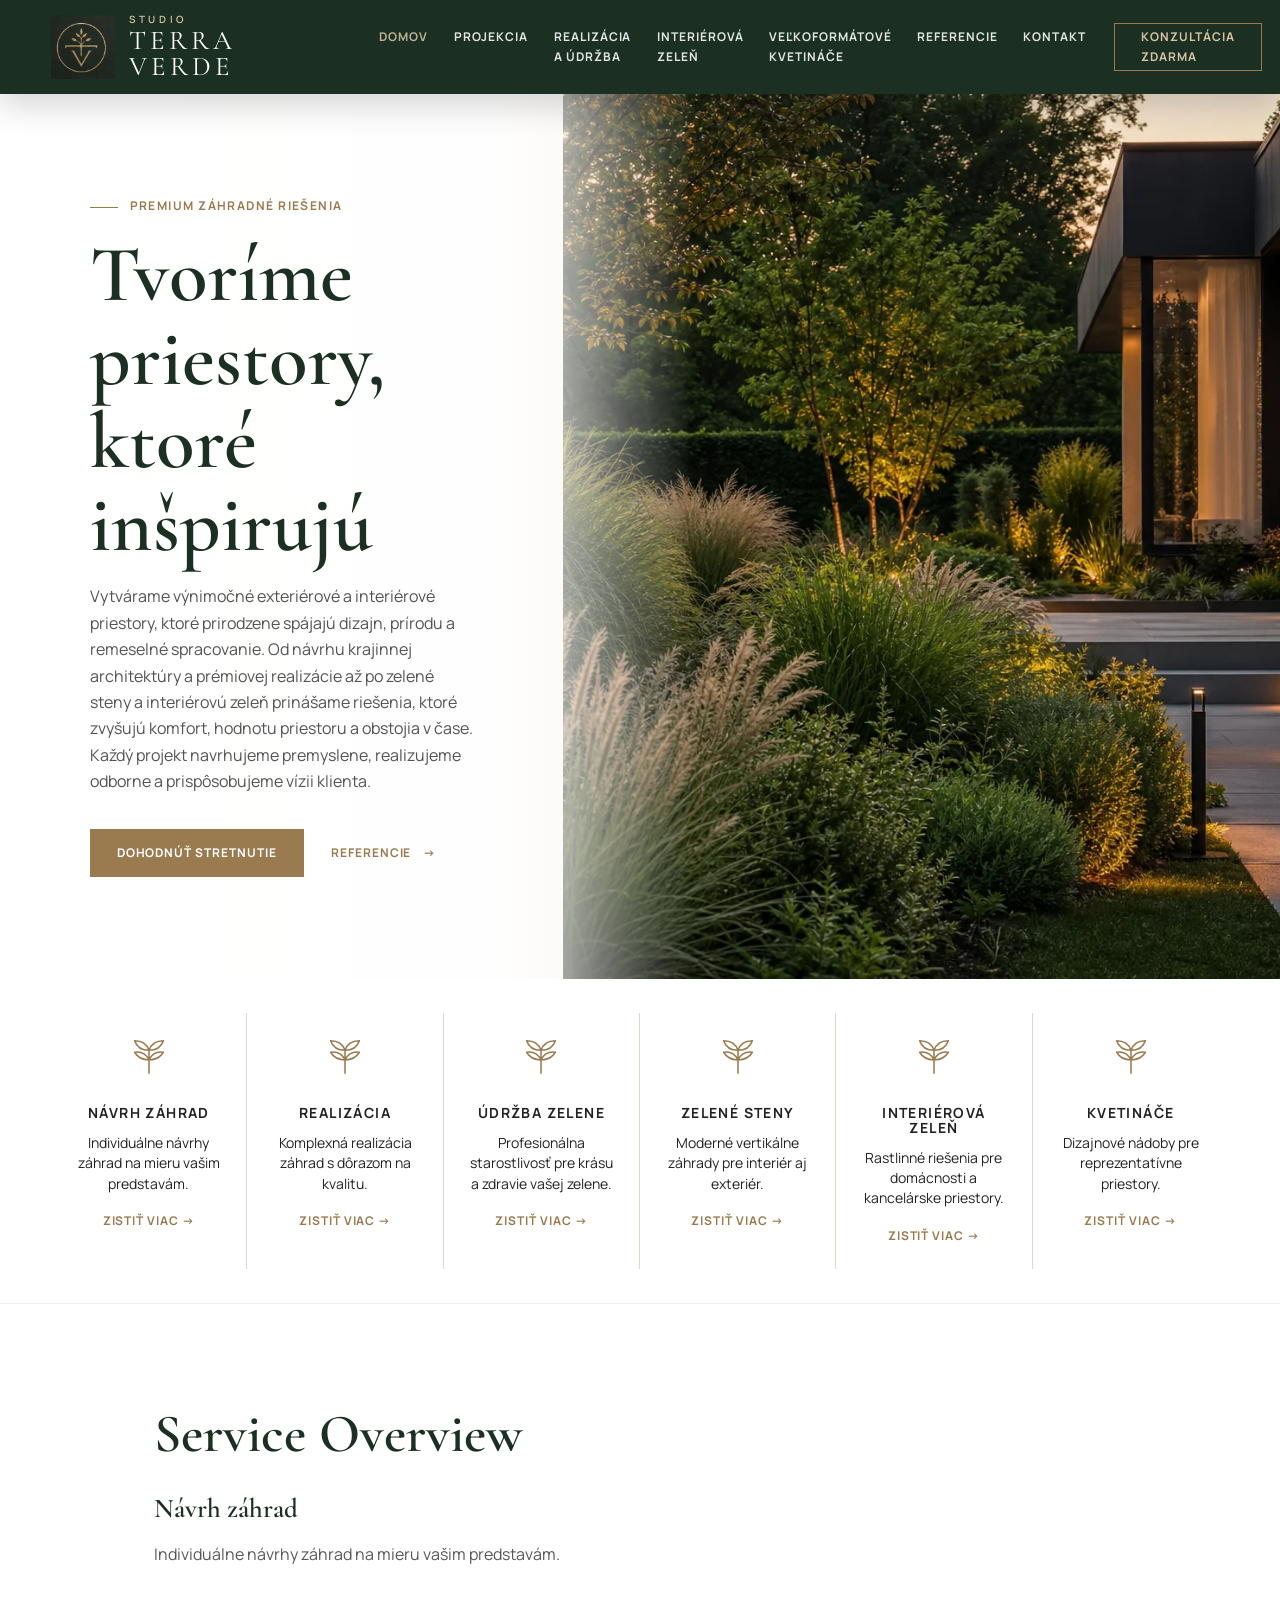
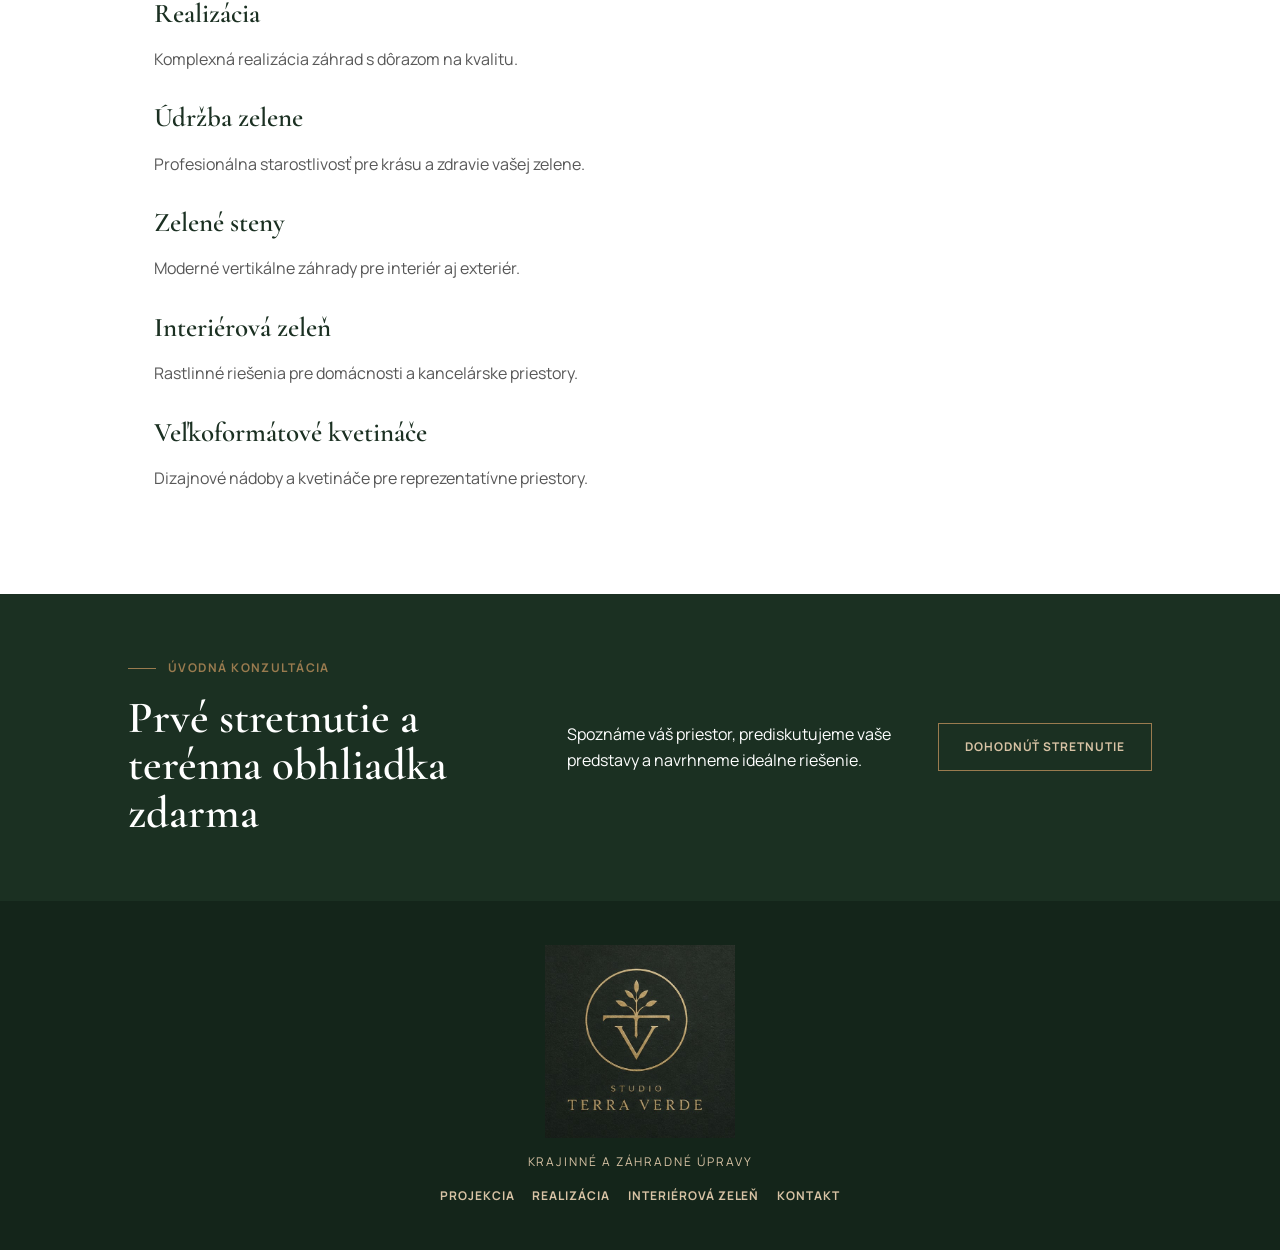
==== index.html @ e38c9990 "Add Terra Verde static website" ====
<!doctype html>
<html lang="sk">
  <head>
    <meta charset="utf-8">
    <meta name="viewport" content="width=device-width, initial-scale=1">
    <title>Domov | Studio Terra Verde</title>
    <meta name="description" content="Studio Terra Verde - prémiové krajinné a záhradné úpravy, realizácia, údržba zelene a interiérová zeleň.">
    <link rel="preconnect" href="https://fonts.googleapis.com">
    <link rel="preconnect" href="https://fonts.gstatic.com" crossorigin>
    <link href="https://fonts.googleapis.com/css2?family=Cormorant+Garamond:wght@500;600;700&family=Manrope:wght@400;500;600;700&display=swap" rel="stylesheet">
    <link rel="stylesheet" href="styles.css">
  </head>
  <body>
    <header class="site-header">
      <a class="brand" href="index.html" aria-label="Studio Terra Verde">
        <img src="assets/images/logo-mark.webp" alt="">
        <span><small>Studio</small>Terra Verde</span>
      </a>
      <button class="menu-toggle" type="button" aria-label="Otvoriť menu" aria-expanded="false">
        <span></span>
        <span></span>
      </button>
      <nav class="main-nav" aria-label="Hlavná navigácia"><a href="index.html" aria-current="page">Domov</a><a href="projekcia.html">Projekcia</a><a href="realizacia-a-udrzba.html">Realizácia a údržba</a><a href="interierova-zelen.html">Interiérová zeleň</a><a href="velkoformatove-kvetinace.html">Veľkoformátové kvetináče</a><a href="referencie.html">Referencie</a><a href="kontakt.html">Kontakt</a></nav>
      <a class="header-cta" href="kontakt.html">Konzultácia zdarma</a>
    </header>

    <main>
      <section class="page-hero home-hero">
        <div class="page-hero-copy">
          <p class="eyebrow">Premium záhradné riešenia</p>
          <h1>Tvoríme priestory, ktoré inšpirujú</h1>
          <p>Vytvárame výnimočné exteriérové a interiérové priestory, ktoré prirodzene spájajú dizajn, prírodu a remeselné spracovanie. Od návrhu krajinnej architektúry a prémiovej realizácie až po zelené steny a interiérovú zeleň prinášame riešenia, ktoré zvyšujú komfort, hodnotu priestoru a obstojia v čase. Každý projekt navrhujeme premyslene, realizujeme odborne a prispôsobujeme vízii klienta.</p>
          <div class="hero-actions">
            <a class="button primary" href="kontakt.html">Dohodnúť stretnutie</a>
            <a class="button text" href="referencie.html">Referencie</a>
          </div>
        </div>
        <div class="page-hero-image">
          <img src="assets/images/hero-garden.webp" alt="Luxusná moderná záhrada pri rodinnom dome">
        </div>
      </section>

      <section class="services services-pages" aria-label="Prehľad služieb">
    <article>
          <svg viewBox="0 0 48 48" aria-hidden="true"><path d="M24 40V16M24 16c-8 0-13-4-15-10 8 0 13 4 15 10Zm0 0c8 0 13-4 15-10-8 0-13 4-15 10Zm0 10c-7 0-12-3-15-8 7-1 12 2 15 8Zm0 0c7 0 12-3 15-8-7-1-12 2-15 8Z"/></svg>
          <h3>Návrh záhrad</h3>
          <p>Individuálne návrhy záhrad na mieru vašim predstavám.</p>
          <a href="projekcia.html">Zistiť viac</a>
        </article><article>
          <svg viewBox="0 0 48 48" aria-hidden="true"><path d="M24 40V16M24 16c-8 0-13-4-15-10 8 0 13 4 15 10Zm0 0c8 0 13-4 15-10-8 0-13 4-15 10Zm0 10c-7 0-12-3-15-8 7-1 12 2 15 8Zm0 0c7 0 12-3 15-8-7-1-12 2-15 8Z"/></svg>
          <h3>Realizácia</h3>
          <p>Komplexná realizácia záhrad s dôrazom na kvalitu.</p>
          <a href="realizacia-a-udrzba.html">Zistiť viac</a>
        </article><article>
          <svg viewBox="0 0 48 48" aria-hidden="true"><path d="M24 40V16M24 16c-8 0-13-4-15-10 8 0 13 4 15 10Zm0 0c8 0 13-4 15-10-8 0-13 4-15 10Zm0 10c-7 0-12-3-15-8 7-1 12 2 15 8Zm0 0c7 0 12-3 15-8-7-1-12 2-15 8Z"/></svg>
          <h3>Údržba zelene</h3>
          <p>Profesionálna starostlivosť pre krásu a zdravie vašej zelene.</p>
          <a href="realizacia-a-udrzba.html">Zistiť viac</a>
        </article><article>
          <svg viewBox="0 0 48 48" aria-hidden="true"><path d="M24 40V16M24 16c-8 0-13-4-15-10 8 0 13 4 15 10Zm0 0c8 0 13-4 15-10-8 0-13 4-15 10Zm0 10c-7 0-12-3-15-8 7-1 12 2 15 8Zm0 0c7 0 12-3 15-8-7-1-12 2-15 8Z"/></svg>
          <h3>Zelené steny</h3>
          <p>Moderné vertikálne záhrady pre interiér aj exteriér.</p>
          <a href="interierova-zelen.html">Zistiť viac</a>
        </article><article>
          <svg viewBox="0 0 48 48" aria-hidden="true"><path d="M24 40V16M24 16c-8 0-13-4-15-10 8 0 13 4 15 10Zm0 0c8 0 13-4 15-10-8 0-13 4-15 10Zm0 10c-7 0-12-3-15-8 7-1 12 2 15 8Zm0 0c7 0 12-3 15-8-7-1-12 2-15 8Z"/></svg>
          <h3>Interiérová zeleň</h3>
          <p>Rastlinné riešenia pre domácnosti a kancelárske priestory.</p>
          <a href="interierova-zelen.html">Zistiť viac</a>
        </article><article>
          <svg viewBox="0 0 48 48" aria-hidden="true"><path d="M24 40V16M24 16c-8 0-13-4-15-10 8 0 13 4 15 10Zm0 0c8 0 13-4 15-10-8 0-13 4-15 10Zm0 10c-7 0-12-3-15-8 7-1 12 2 15 8Zm0 0c7 0 12-3 15-8-7-1-12 2-15 8Z"/></svg>
          <h3>Kvetináče</h3>
          <p>Dizajnové nádoby pre reprezentatívne priestory.</p>
          <a href="velkoformatove-kvetinace.html">Zistiť viac</a>
        </article>
  </section>

      <section class="page-content">
        <section class="content-block"><h2>Service Overview</h2>
<h3>Návrh záhrad</h3>
<p>Individuálne návrhy záhrad na mieru vašim predstavám.</p>
<h3>Realizácia</h3>
<p>Komplexná realizácia záhrad s dôrazom na kvalitu.</p>
<h3>Údržba zelene</h3>
<p>Profesionálna starostlivosť pre krásu a zdravie vašej zelene.</p>
<h3>Zelené steny</h3>
<p>Moderné vertikálne záhrady pre interiér aj exteriér.</p>
<h3>Interiérová zeleň</h3>
<p>Rastlinné riešenia pre domácnosti a kancelárske priestory.</p>
<h3>Veľkoformátové kvetináče</h3>
<p>Dizajnové nádoby a kvetináče pre reprezentatívne priestory.</p></section>
      </section>

      

      <section class="cta-band">
        <div>
          <p class="eyebrow">Úvodná konzultácia</p>
          <h2>Prvé stretnutie a terénna obhliadka zdarma</h2>
        </div>
        <p>Spoznáme váš priestor, prediskutujeme vaše predstavy a navrhneme ideálne riešenie.</p>
        <a class="button outline" href="kontakt.html">Dohodnúť stretnutie</a>
      </section>
    </main>

    <footer class="site-footer">
      <img src="sources/terra-verde-logo-dark.jpeg" alt="Studio Terra Verde">
      <p>Krajinné a záhradné úpravy</p>
      <nav aria-label="Navigácia v pätičke">
        <a href="projekcia.html">Projekcia</a>
        <a href="realizacia-a-udrzba.html">Realizácia</a>
        <a href="interierova-zelen.html">Interiérová zeleň</a>
        <a href="kontakt.html">Kontakt</a>
      </nav>
    </footer>

    <script src="script.js"></script>
  </body>
</html>
---- styles.css ----
:root {
  --green: #1b3022;
  --sand: #d8c3a5;
  --white: #ffffff;
  --charcoal: #222222;
  --bronze: #9a7b4f;
  --soft: #f7f3ec;
  --line: rgba(154, 123, 79, 0.3);
  --serif: "Cormorant Garamond", Georgia, serif;
  --sans: "Manrope", Arial, sans-serif;
}

* {
  box-sizing: border-box;
}

html {
  scroll-behavior: smooth;
}

body {
  margin: 0;
  background: var(--white);
  color: var(--charcoal);
  font-family: var(--sans);
  line-height: 1.65;
}

img {
  display: block;
  max-width: 100%;
}

a {
  color: inherit;
  text-decoration: none;
}

.site-header {
  position: sticky;
  top: 0;
  z-index: 20;
  display: grid;
  grid-template-columns: 300px 1fr auto;
  align-items: center;
  gap: 28px;
  min-height: 94px;
  padding: 14px clamp(18px, 4vw, 64px);
  background: var(--green);
  color: var(--white);
  box-shadow: 0 12px 30px rgba(0, 0, 0, 0.16);
}

.brand img {
  width: 64px;
  height: 64px;
  object-fit: contain;
}

.brand {
  display: inline-flex;
  align-items: center;
  gap: 14px;
}

.brand span {
  display: grid;
  color: var(--white);
  font-family: var(--serif);
  font-size: 27px;
  line-height: 0.95;
  letter-spacing: 0.15em;
  text-transform: uppercase;
}

.brand small {
  margin-bottom: 4px;
  color: var(--sand);
  font-family: var(--sans);
  font-size: 10px;
  font-weight: 600;
  letter-spacing: 0.36em;
}

.main-nav {
  display: flex;
  justify-content: center;
  gap: clamp(16px, 2vw, 34px);
  font-size: 12px;
  font-weight: 700;
  letter-spacing: 0.08em;
  text-transform: uppercase;
}

.main-nav a {
  opacity: 0.88;
}

.main-nav a:hover {
  color: var(--sand);
}

.main-nav a[aria-current="page"] {
  color: var(--sand);
}

.header-cta,
.button {
  display: inline-flex;
  align-items: center;
  justify-content: center;
  min-height: 48px;
  padding: 0 26px;
  border: 1px solid var(--bronze);
  font-size: 12px;
  font-weight: 700;
  letter-spacing: 0.08em;
  text-transform: uppercase;
  transition: background 180ms ease, color 180ms ease, transform 180ms ease;
}

.header-cta {
  color: var(--sand);
}

.header-cta:hover,
.button.outline:hover {
  background: var(--bronze);
  color: var(--white);
}

.menu-toggle {
  display: none;
}

.hero {
  position: relative;
  display: grid;
  grid-template-columns: minmax(360px, 0.9fr) minmax(0, 1.35fr);
  min-height: calc(100vh - 94px);
  overflow: hidden;
  background: var(--soft);
}

.page-hero {
  display: grid;
  grid-template-columns: minmax(360px, 0.88fr) minmax(0, 1.12fr);
  min-height: 620px;
  background: var(--soft);
}

.page-hero-copy {
  position: relative;
  z-index: 1;
  align-self: center;
  padding: clamp(54px, 8vw, 118px) clamp(24px, 7vw, 96px);
}

.page-hero-copy::after {
  content: "";
  position: absolute;
  inset: 0 -130px 0 0;
  z-index: -1;
  background: linear-gradient(90deg, #fff 0%, rgba(255, 255, 255, 0.94) 72%, rgba(255, 255, 255, 0) 100%);
}

.page-hero-copy h1 {
  max-width: 680px;
}

.page-hero-copy p:not(.eyebrow) {
  max-width: 660px;
  color: rgba(34, 34, 34, 0.78);
}

.page-hero-image {
  min-height: 560px;
}

.page-hero-image img {
  width: 100%;
  height: 100%;
  object-fit: cover;
}

.hero-copy {
  position: relative;
  z-index: 2;
  align-self: center;
  max-width: 660px;
  padding: clamp(42px, 7vw, 110px) clamp(24px, 7vw, 96px);
}

.hero-copy::after {
  content: "";
  position: absolute;
  inset: 0 -170px 0 0;
  z-index: -1;
  background: linear-gradient(90deg, #fff 0%, rgba(255, 255, 255, 0.94) 72%, rgba(255, 255, 255, 0) 100%);
}

.eyebrow {
  margin: 0 0 18px;
  color: var(--bronze);
  font-size: 12px;
  font-weight: 700;
  letter-spacing: 0.12em;
  text-transform: uppercase;
}

.eyebrow::before {
  content: "";
  display: inline-block;
  width: 28px;
  height: 1px;
  margin-right: 12px;
  vertical-align: middle;
  background: currentColor;
}

h1,
h2,
h3 {
  margin: 0;
  font-family: var(--serif);
  font-weight: 600;
  line-height: 1.05;
}

h1 {
  max-width: 650px;
  color: var(--green);
  font-size: clamp(52px, 6.2vw, 94px);
}

h2 {
  color: var(--green);
  font-size: clamp(40px, 4.2vw, 66px);
}

h3 {
  font-size: 27px;
}

.hero-copy p:not(.eyebrow),
.section-copy p,
.catalog-intro p,
.section-heading p,
.contact-copy p {
  max-width: 690px;
  font-size: 16px;
}

.hero-actions {
  display: flex;
  flex-wrap: wrap;
  gap: 18px;
  margin-top: 34px;
}

.button.primary {
  background: var(--bronze);
  color: var(--white);
}

.button.primary:hover {
  transform: translateY(-2px);
  background: #84673f;
}

.button.text {
  border-color: transparent;
  color: var(--bronze);
  padding-inline: 8px;
}

.button.text::after {
  content: "→";
  margin-left: 12px;
}

.hero-image {
  min-height: 560px;
}

.hero-image img,
.split > img,
.catalog > img,
.reference-grid img {
  width: 100%;
  height: 100%;
  object-fit: cover;
}

.services {
  display: grid;
  grid-template-columns: repeat(5, 1fr);
  padding: 34px clamp(18px, 4vw, 64px);
  background: var(--white);
  border-bottom: 1px solid rgba(27, 48, 34, 0.08);
}

.services-pages {
  grid-template-columns: repeat(6, 1fr);
}

.services article {
  min-height: 215px;
  padding: 22px clamp(14px, 2vw, 30px);
  text-align: center;
  border-right: 1px solid var(--line);
}

.services article:last-child {
  border-right: 0;
}

.services svg {
  width: 46px;
  height: 46px;
  margin: 0 auto 18px;
  fill: none;
  stroke: var(--bronze);
  stroke-linecap: round;
  stroke-linejoin: round;
  stroke-width: 1.6;
}

.services h3 {
  color: var(--charcoal);
  font-family: var(--sans);
  font-size: 14px;
  font-weight: 700;
  letter-spacing: 0.1em;
  text-transform: uppercase;
}

.services p {
  margin: 12px auto;
  max-width: 220px;
  font-size: 14px;
  line-height: 1.45;
}

.services a {
  color: var(--bronze);
  font-size: 12px;
  font-weight: 700;
  letter-spacing: 0.08em;
  text-transform: uppercase;
}

.services a::after {
  content: " →";
}

.cta-band {
  display: grid;
  grid-template-columns: 1.2fr 1fr auto;
  gap: 34px;
  align-items: center;
  padding: clamp(38px, 5vw, 70px) clamp(24px, 10vw, 150px);
  background: var(--green);
  color: var(--white);
}

.cta-band h2 {
  color: var(--white);
  font-size: clamp(34px, 3.5vw, 54px);
}

.cta-band p:not(.eyebrow) {
  margin: 0;
  max-width: 520px;
}

.button.outline {
  color: var(--sand);
}

.split {
  display: grid;
  grid-template-columns: minmax(0, 1fr) minmax(0, 1fr);
  gap: clamp(34px, 5vw, 78px);
  align-items: center;
  padding: clamp(56px, 8vw, 118px) clamp(24px, 8vw, 118px);
}

.split.reverse .section-copy {
  order: 2;
}

.split > img {
  min-height: 430px;
  aspect-ratio: 1.18;
}

.section-copy p {
  color: rgba(34, 34, 34, 0.78);
}

.check-list {
  display: grid;
  gap: 10px;
  padding: 0;
  margin: 28px 0 0;
  list-style: none;
}

.page-content {
  display: grid;
  gap: 42px;
  padding: clamp(58px, 8vw, 110px) clamp(24px, 12vw, 170px);
  background: var(--white);
}

.content-block {
  display: grid;
  gap: 18px;
  max-width: 980px;
}

.content-block h2 {
  max-width: 850px;
}

.content-block h3 {
  margin-top: 14px;
  color: var(--green);
}

.content-block p {
  max-width: 820px;
  margin: 0;
  color: rgba(34, 34, 34, 0.76);
}

.content-block .check-list {
  margin-top: 6px;
  max-width: 880px;
}

.catalog-items {
  padding: 0 clamp(24px, 12vw, 170px) clamp(58px, 8vw, 110px);
  background: var(--white);
}

.standalone-contact {
  grid-template-columns: minmax(0, 780px);
  justify-content: center;
  padding-top: 0;
}

.check-list li {
  position: relative;
  padding-left: 26px;
}

.check-list li::before {
  content: "";
  position: absolute;
  top: 12px;
  left: 0;
  width: 11px;
  height: 1px;
  background: var(--bronze);
}

.catalog {
  display: grid;
  grid-template-columns: 0.84fr 1.16fr;
  gap: clamp(30px, 5vw, 72px);
  align-items: center;
  padding: clamp(58px, 8vw, 110px) clamp(24px, 8vw, 118px);
  background: var(--soft);
}

.catalog > img {
  min-height: 460px;
}

.product-grid {
  grid-column: 1 / -1;
  display: grid;
  grid-template-columns: repeat(3, 1fr);
  gap: 14px;
}

.product-grid article {
  display: flex;
  justify-content: space-between;
  gap: 16px;
  padding: 18px 20px;
  background: var(--white);
  border: 1px solid rgba(154, 123, 79, 0.22);
}

.product-grid strong {
  color: var(--bronze);
}

.references {
  padding: clamp(58px, 8vw, 110px) clamp(24px, 8vw, 118px);
}

.section-heading {
  display: grid;
  grid-template-columns: 0.8fr 1fr;
  gap: 40px;
  align-items: end;
  margin-bottom: 42px;
}

.reference-grid {
  display: grid;
  grid-template-columns: repeat(3, 1fr);
  gap: 22px;
}

.reference-grid article {
  border-bottom: 1px solid var(--line);
}

.reference-grid img {
  height: 320px;
}

.reference-grid h3 {
  margin-top: 20px;
  color: var(--green);
}

.reference-grid p {
  margin-bottom: 24px;
  color: rgba(34, 34, 34, 0.72);
}

.contact {
  display: grid;
  grid-template-columns: 0.88fr 1.12fr;
  gap: clamp(34px, 6vw, 86px);
  padding: clamp(58px, 8vw, 110px) clamp(24px, 8vw, 118px);
  background: var(--green);
  color: var(--white);
}

.contact h2 {
  color: var(--white);
}

.contact-copy p {
  color: rgba(255, 255, 255, 0.78);
}

.contact-details {
  display: grid;
  gap: 8px;
  margin-top: 30px;
  color: var(--sand);
  font-weight: 600;
}

.contact-form {
  display: grid;
  gap: 18px;
  padding: clamp(24px, 4vw, 42px);
  background: rgba(255, 255, 255, 0.06);
  border: 1px solid rgba(216, 195, 165, 0.22);
}

label {
  display: grid;
  gap: 7px;
  color: var(--sand);
  font-size: 12px;
  font-weight: 700;
  letter-spacing: 0.08em;
  text-transform: uppercase;
}

input,
select,
textarea {
  width: 100%;
  border: 1px solid rgba(216, 195, 165, 0.28);
  border-radius: 0;
  background: rgba(255, 255, 255, 0.08);
  color: var(--white);
  font: inherit;
  min-height: 48px;
  padding: 12px 14px;
}

textarea {
  resize: vertical;
}

option {
  color: var(--charcoal);
}

.site-footer {
  display: grid;
  justify-items: center;
  gap: 14px;
  padding: 44px 24px;
  background: #14251a;
  color: var(--sand);
  text-align: center;
}

.site-footer img {
  width: 190px;
  height: auto;
  object-fit: contain;
}

.site-footer p {
  margin: 0;
  font-size: 12px;
  letter-spacing: 0.16em;
  text-transform: uppercase;
}

.site-footer nav {
  display: flex;
  flex-wrap: wrap;
  justify-content: center;
  gap: 18px;
  font-size: 12px;
  font-weight: 700;
  letter-spacing: 0.08em;
  text-transform: uppercase;
}

@media (max-width: 1100px) {
  .site-header {
    grid-template-columns: minmax(0, 1fr) auto;
  }

  .main-nav,
  .header-cta {
    display: none;
  }

  .menu-toggle {
    display: grid;
    gap: 7px;
    justify-self: end;
    width: 46px;
    height: 46px;
    border: 1px solid var(--bronze);
    background: transparent;
    padding: 14px 11px;
  }

  .menu-toggle span {
    display: block;
    height: 1px;
    background: var(--sand);
  }

  .site-header.nav-open {
    grid-template-rows: auto auto;
  }

  .site-header.nav-open .main-nav {
    grid-column: 1 / -1;
    display: grid;
    justify-content: stretch;
    gap: 0;
    padding-top: 16px;
  }

  .site-header.nav-open .main-nav a {
    padding: 13px 0;
    border-top: 1px solid rgba(216, 195, 165, 0.18);
  }

  .hero,
  .page-hero,
  .split,
  .catalog,
  .contact,
  .section-heading,
  .cta-band {
    grid-template-columns: 1fr;
  }

  .hero {
    min-height: auto;
  }

  .hero-copy::after {
    inset: 0;
  }

  .page-hero-copy::after {
    inset: 0;
  }

  .hero-image {
    min-height: 430px;
  }

  .page-hero-image {
    min-height: 420px;
  }

  .services {
    grid-template-columns: repeat(2, 1fr);
  }

  .services-pages {
    grid-template-columns: repeat(2, 1fr);
  }

  .services article {
    border-right: 0;
    border-bottom: 1px solid var(--line);
  }

  .split.reverse .section-copy {
    order: 0;
  }

  .product-grid,
  .reference-grid {
    grid-template-columns: 1fr;
  }
}

@media (max-width: 640px) {
  .site-header {
    min-height: 78px;
    padding: 10px 16px;
  }

  .brand img {
    width: 54px;
    height: 54px;
  }

  .brand span {
    font-size: 20px;
    letter-spacing: 0.11em;
  }

  .brand small {
    font-size: 9px;
    letter-spacing: 0.26em;
  }

  h1 {
    font-size: 45px;
  }

  h2 {
    font-size: 36px;
  }

  .hero-copy,
  .page-hero-copy,
  .split,
  .catalog,
  .references,
  .contact {
    padding-inline: 20px;
  }

  .hero-actions {
    align-items: stretch;
    flex-direction: column;
  }

  .services {
    grid-template-columns: 1fr;
  }

  .services article {
    min-height: auto;
  }

  .split > img,
  .catalog > img,
  .page-hero-image {
    min-height: 300px;
  }

  .page-content {
    padding-inline: 20px;
  }
}
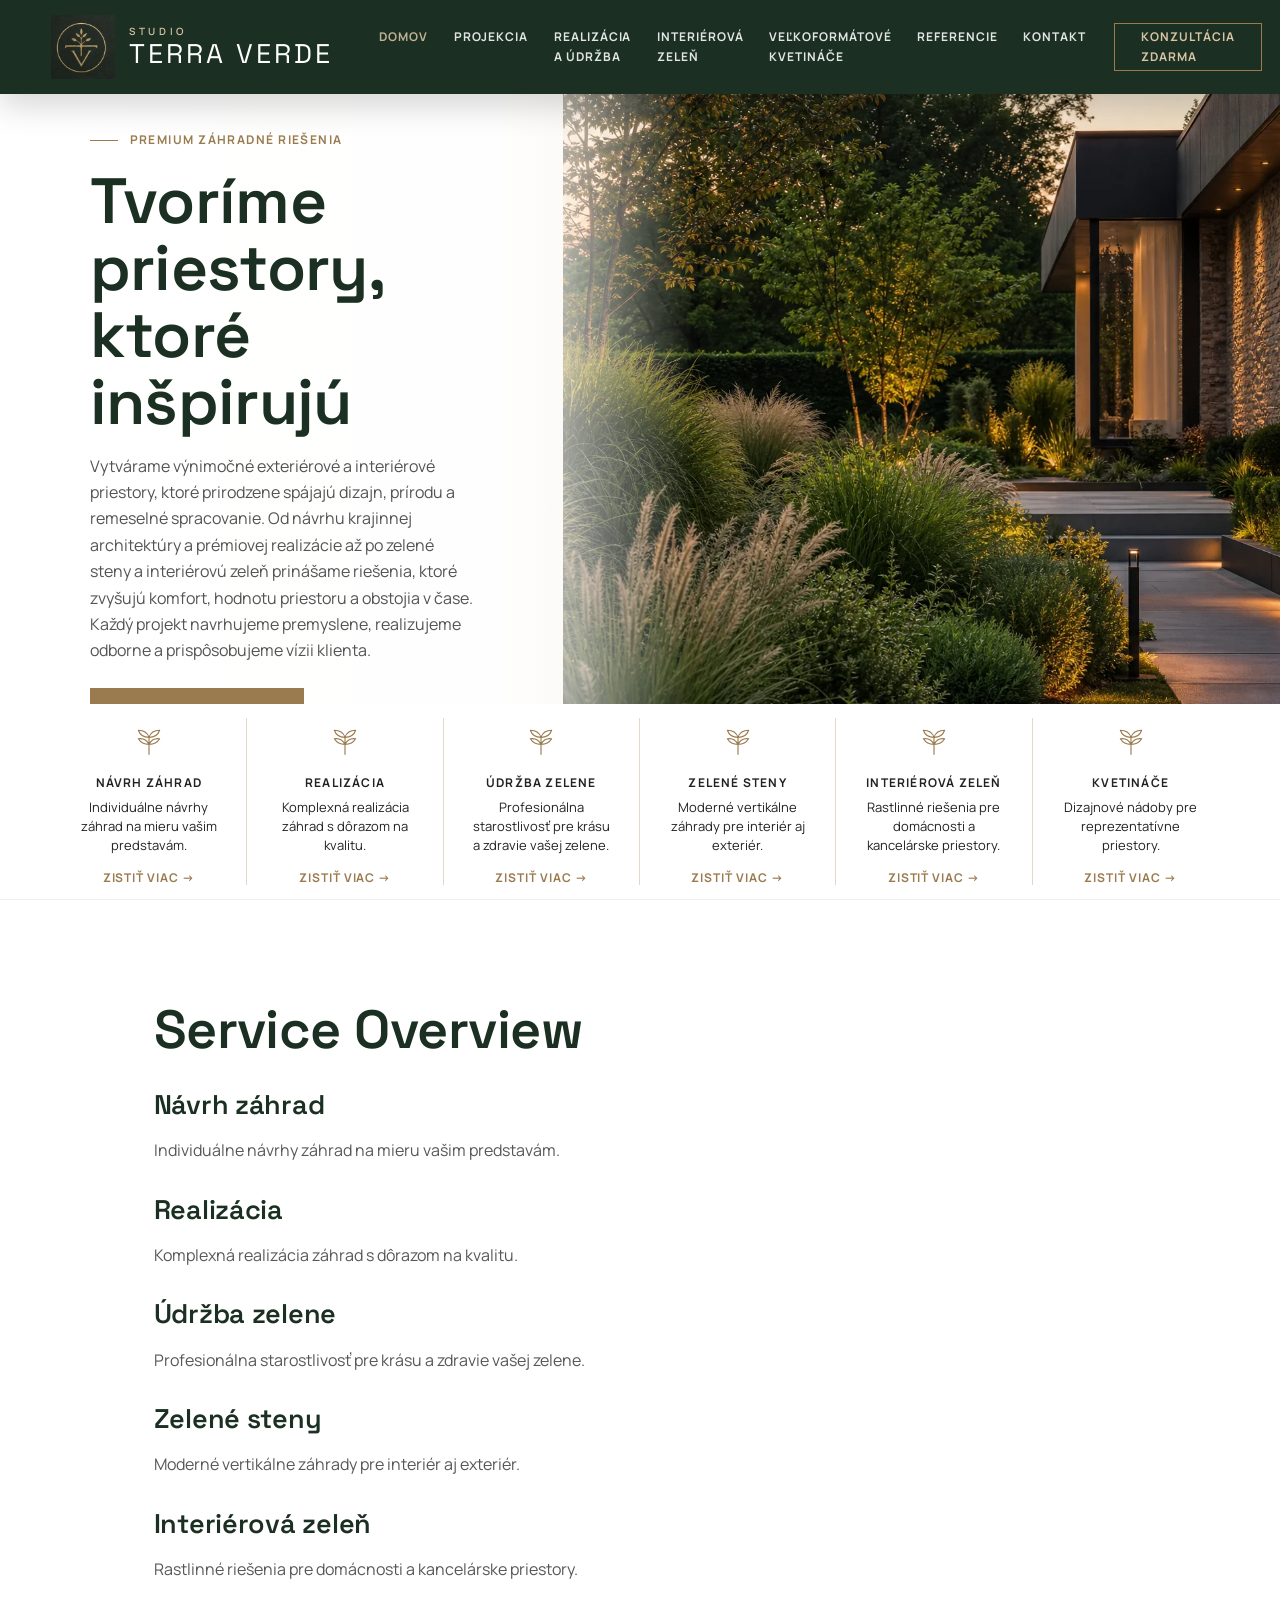
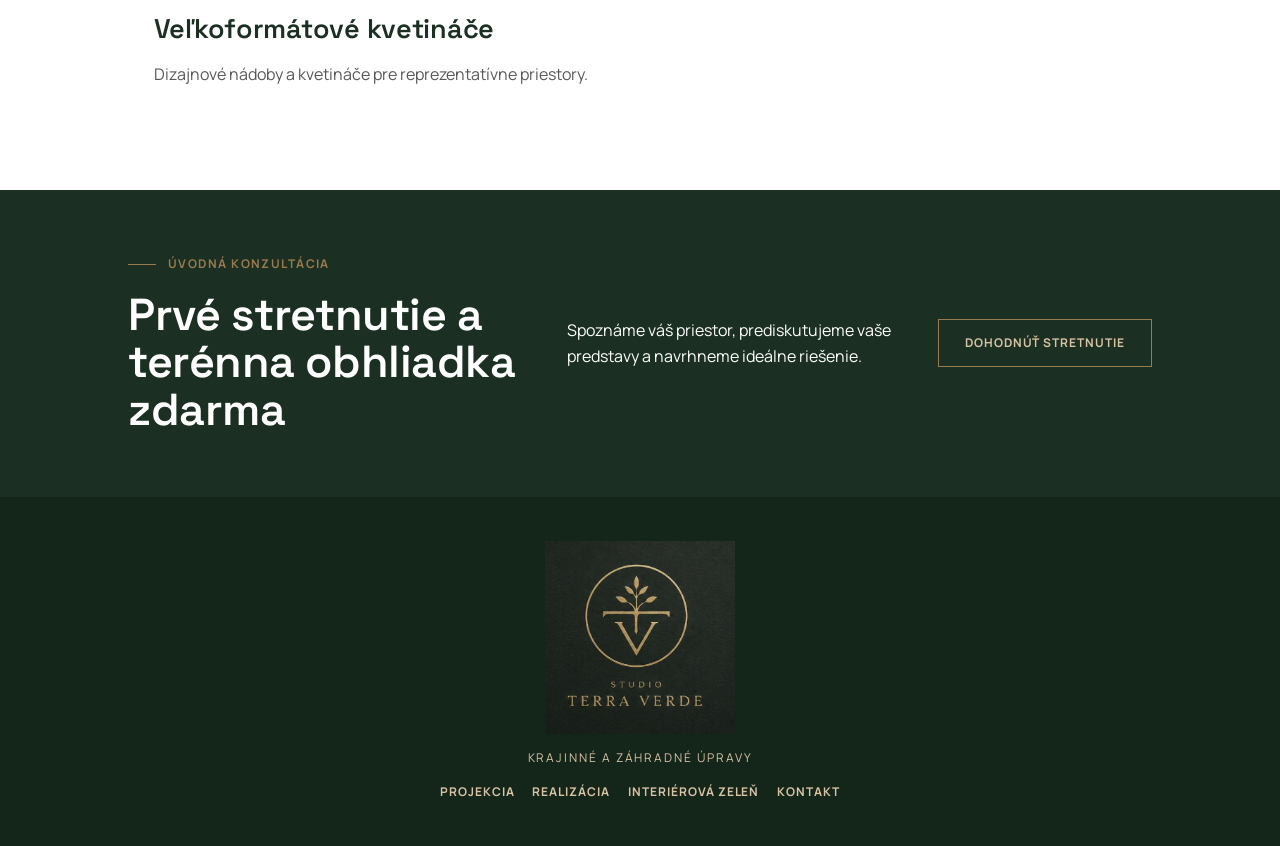
==== commit 88ced99f: "Refine homepage fold and typography" ====
--- a/index.html
+++ b/index.html
@@ -7,7 +7,7 @@
     <meta name="description" content="Studio Terra Verde - prémiové krajinné a záhradné úpravy, realizácia, údržba zelene a interiérová zeleň.">
     <link rel="preconnect" href="https://fonts.googleapis.com">
     <link rel="preconnect" href="https://fonts.gstatic.com" crossorigin>
-    <link href="https://fonts.googleapis.com/css2?family=Cormorant+Garamond:wght@500;600;700&family=Manrope:wght@400;500;600;700&display=swap" rel="stylesheet">
+    <link href="https://fonts.googleapis.com/css2?family=Manrope:wght@400;500;600;700&family=Space+Grotesk:wght@500;600;700&display=swap" rel="stylesheet">
     <link rel="stylesheet" href="styles.css">
   </head>
   <body>
--- a/styles.css
+++ b/styles.css
@@ -6,7 +6,7 @@
   --bronze: #9a7b4f;
   --soft: #f7f3ec;
   --line: rgba(154, 123, 79, 0.3);
-  --serif: "Cormorant Garamond", Georgia, serif;
+  --display: "Space Grotesk", "Manrope", Arial, sans-serif;
   --sans: "Manrope", Arial, sans-serif;
 }
 
@@ -66,10 +66,10 @@
 .brand span {
   display: grid;
   color: var(--white);
-  font-family: var(--serif);
+  font-family: var(--display);
   font-size: 27px;
   line-height: 0.95;
-  letter-spacing: 0.15em;
+  letter-spacing: 0.11em;
   text-transform: uppercase;
 }
 
@@ -222,15 +222,16 @@
 h2,
 h3 {
   margin: 0;
-  font-family: var(--serif);
+  font-family: var(--display);
   font-weight: 600;
   line-height: 1.05;
+  letter-spacing: -0.01em;
 }
 
 h1 {
   max-width: 650px;
   color: var(--green);
-  font-size: clamp(52px, 6.2vw, 94px);
+  font-size: clamp(50px, 5.8vw, 88px);
 }
 
 h2 {
@@ -352,6 +353,60 @@
 
 .services a::after {
   content: " →";
+}
+
+@media (min-width: 1101px) {
+  .home-hero {
+    height: calc(100vh - 94px - 196px);
+    min-height: 0;
+    overflow: hidden;
+  }
+
+  .home-hero .page-hero-copy {
+    padding-top: clamp(24px, 4vh, 54px);
+    padding-bottom: clamp(24px, 4vh, 54px);
+  }
+
+  .home-hero h1 {
+    font-size: clamp(46px, 5vw, 76px);
+  }
+
+  .home-hero .hero-actions {
+    margin-top: 24px;
+  }
+
+  .home-hero .page-hero-image {
+    min-height: 0;
+  }
+
+  .home-hero + .services-pages {
+    height: 196px;
+    min-height: 0;
+    padding-top: 14px;
+    padding-bottom: 14px;
+  }
+
+  .home-hero + .services-pages article {
+    min-height: 0;
+    padding-top: 8px;
+    padding-bottom: 8px;
+  }
+
+  .home-hero + .services-pages svg {
+    width: 34px;
+    height: 34px;
+    margin-bottom: 10px;
+  }
+
+  .home-hero + .services-pages h3 {
+    font-size: 12px;
+  }
+
+  .home-hero + .services-pages p {
+    margin-top: 8px;
+    margin-bottom: 8px;
+    font-size: 13px;
+  }
 }
 
 .cta-band {
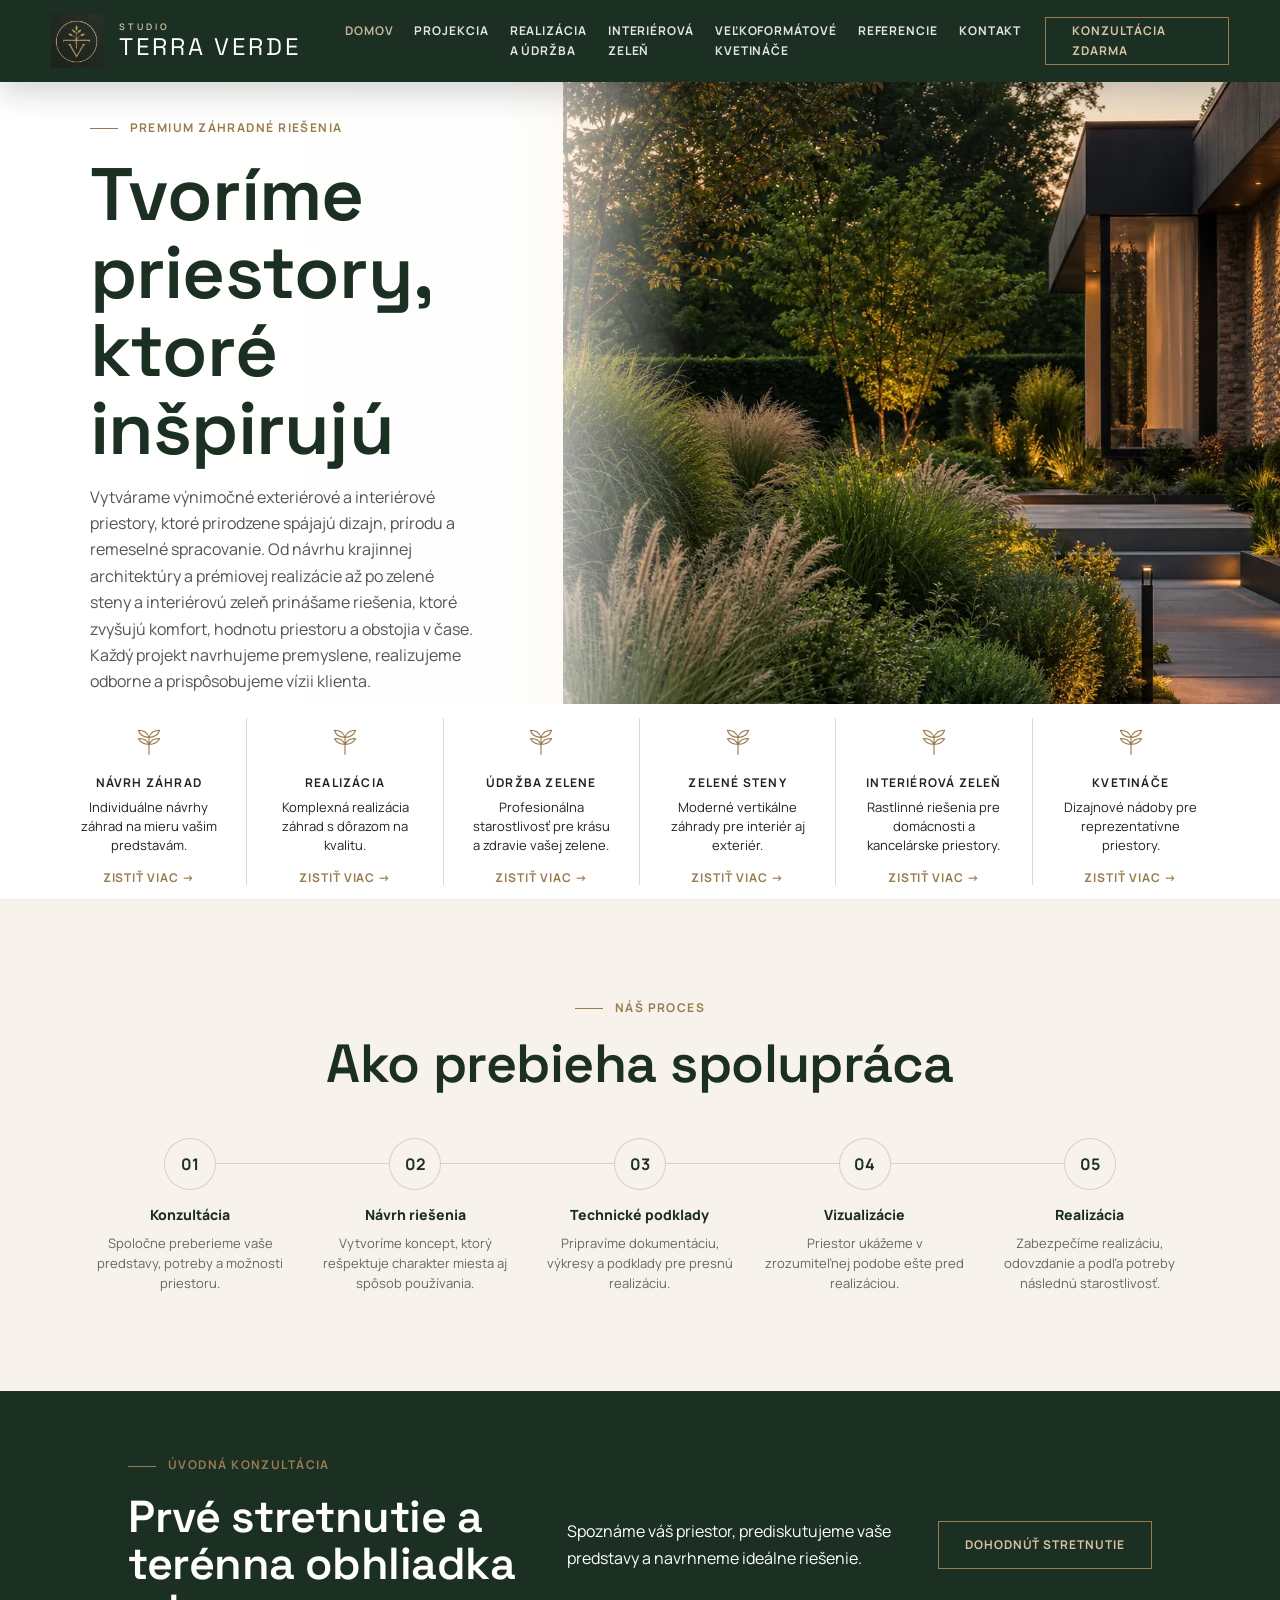
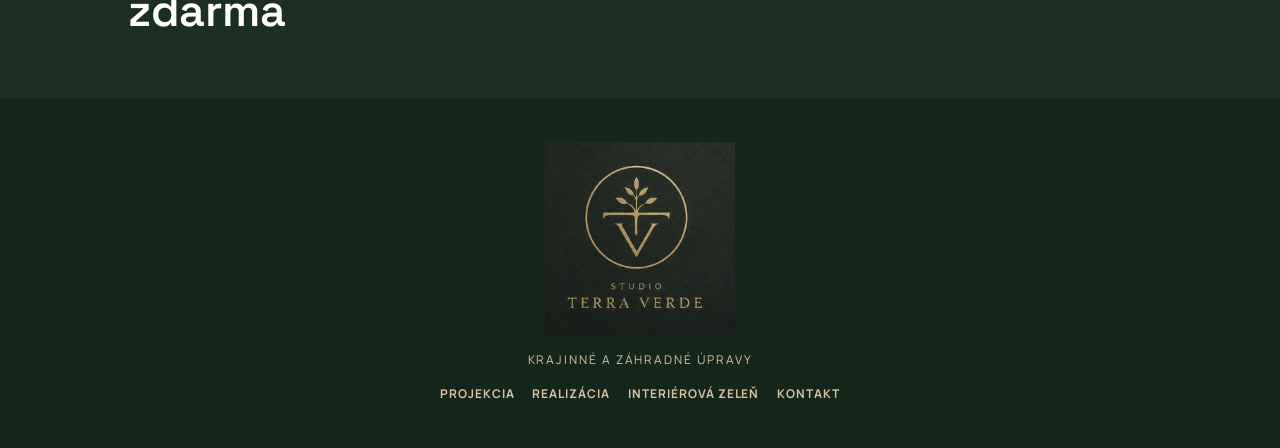
==== commit c88a341f: "layout changes based on client wishes" ====
--- a/index.html
+++ b/index.html
@@ -74,21 +74,37 @@
         </article>
   </section>
 
-      <section class="page-content">
-        <section class="content-block"><h2>Service Overview</h2>
-<h3>Návrh záhrad</h3>
-<p>Individuálne návrhy záhrad na mieru vašim predstavám.</p>
-<h3>Realizácia</h3>
-<p>Komplexná realizácia záhrad s dôrazom na kvalitu.</p>
-<h3>Údržba zelene</h3>
-<p>Profesionálna starostlivosť pre krásu a zdravie vašej zelene.</p>
-<h3>Zelené steny</h3>
-<p>Moderné vertikálne záhrady pre interiér aj exteriér.</p>
-<h3>Interiérová zeleň</h3>
-<p>Rastlinné riešenia pre domácnosti a kancelárske priestory.</p>
-<h3>Veľkoformátové kvetináče</h3>
-<p>Dizajnové nádoby a kvetináče pre reprezentatívne priestory.</p></section>
-      </section>
+      
+
+      <section class="process-section">
+    <p class="eyebrow">Náš proces</p>
+    <h2>Ako prebieha spolupráca</h2>
+    <div class="process-steps">
+      <article>
+            <span>01</span>
+            <h3>Konzultácia</h3>
+            <p>Spoločne preberieme vaše predstavy, potreby a možnosti priestoru.</p>
+          </article><article>
+            <span>02</span>
+            <h3>Návrh riešenia</h3>
+            <p>Vytvoríme koncept, ktorý rešpektuje charakter miesta aj spôsob používania.</p>
+          </article><article>
+            <span>03</span>
+            <h3>Technické podklady</h3>
+            <p>Pripravíme dokumentáciu, výkresy a podklady pre presnú realizáciu.</p>
+          </article><article>
+            <span>04</span>
+            <h3>Vizualizácie</h3>
+            <p>Priestor ukážeme v zrozumiteľnej podobe ešte pred realizáciou.</p>
+          </article><article>
+            <span>05</span>
+            <h3>Realizácia</h3>
+            <p>Zabezpečíme realizáciu, odovzdanie a podľa potreby následnú starostlivosť.</p>
+          </article>
+    </div>
+  </section>
+
+      
 
       
 
--- a/styles.css
+++ b/styles.css
@@ -24,6 +24,7 @@
   color: var(--charcoal);
   font-family: var(--sans);
   line-height: 1.65;
+  overflow-x: hidden;
 }
 
 img {
@@ -41,19 +42,19 @@
   top: 0;
   z-index: 20;
   display: grid;
-  grid-template-columns: 300px 1fr auto;
+  grid-template-columns: 270px 1fr auto;
   align-items: center;
-  gap: 28px;
-  min-height: 94px;
-  padding: 14px clamp(18px, 4vw, 64px);
+  gap: 24px;
+  min-height: 82px;
+  padding: 10px clamp(18px, 4vw, 56px);
   background: var(--green);
   color: var(--white);
   box-shadow: 0 12px 30px rgba(0, 0, 0, 0.16);
 }
 
 .brand img {
-  width: 64px;
-  height: 64px;
+  width: 54px;
+  height: 54px;
   object-fit: contain;
 }
 
@@ -67,7 +68,7 @@
   display: grid;
   color: var(--white);
   font-family: var(--display);
-  font-size: 27px;
+  font-size: 24px;
   line-height: 0.95;
   letter-spacing: 0.11em;
   text-transform: uppercase;
@@ -77,7 +78,7 @@
   margin-bottom: 4px;
   color: var(--sand);
   font-family: var(--sans);
-  font-size: 10px;
+  font-size: 9px;
   font-weight: 600;
   letter-spacing: 0.36em;
 }
@@ -85,7 +86,7 @@
 .main-nav {
   display: flex;
   justify-content: center;
-  gap: clamp(16px, 2vw, 34px);
+  gap: clamp(14px, 1.6vw, 28px);
   font-size: 12px;
   font-weight: 700;
   letter-spacing: 0.08em;
@@ -145,7 +146,8 @@
 .page-hero {
   display: grid;
   grid-template-columns: minmax(360px, 0.88fr) minmax(0, 1.12fr);
-  min-height: 620px;
+  min-height: calc(100vh - 82px);
+  overflow: hidden;
   background: var(--soft);
 }
 
@@ -357,7 +359,7 @@
 
 @media (min-width: 1101px) {
   .home-hero {
-    height: calc(100vh - 94px - 196px);
+    height: calc(100vh - 82px - 196px);
     min-height: 0;
     overflow: hidden;
   }
@@ -365,10 +367,6 @@
   .home-hero .page-hero-copy {
     padding-top: clamp(24px, 4vh, 54px);
     padding-bottom: clamp(24px, 4vh, 54px);
-  }
-
-  .home-hero h1 {
-    font-size: clamp(46px, 5vw, 76px);
   }
 
   .home-hero .hero-actions {
@@ -460,6 +458,177 @@
   padding: 0;
   margin: 28px 0 0;
   list-style: none;
+}
+
+.editorial-flow {
+  background: var(--white);
+}
+
+.layout-split {
+  display: grid;
+  grid-template-columns: minmax(0, 1.08fr) minmax(380px, 0.92fr);
+  min-height: 520px;
+  border-top: 1px solid rgba(27, 48, 34, 0.07);
+}
+
+.layout-split.reverse {
+  grid-template-columns: minmax(380px, 0.92fr) minmax(0, 1.08fr);
+}
+
+.layout-split.reverse .layout-media {
+  order: 2;
+}
+
+.layout-media {
+  min-height: 520px;
+  background: var(--soft);
+}
+
+.layout-media img {
+  width: 100%;
+  height: 100%;
+  object-fit: cover;
+}
+
+.layout-copy {
+  align-self: center;
+  min-width: 0;
+  padding: clamp(54px, 7vw, 104px) clamp(28px, 6vw, 92px);
+}
+
+.layout-copy h2 {
+  max-width: 620px;
+}
+
+.layout-copy h3 {
+  margin-top: 24px;
+  margin-bottom: 4px;
+  color: var(--green);
+  font-size: clamp(24px, 2.2vw, 36px);
+}
+
+.layout-copy p {
+  max-width: 620px;
+  color: rgba(34, 34, 34, 0.76);
+}
+
+.layout-copy .check-list {
+  margin-top: 20px;
+  max-width: 680px;
+}
+
+.process-section {
+  padding: clamp(58px, 8vw, 98px) clamp(24px, 7vw, 108px);
+  background: var(--soft);
+  text-align: center;
+}
+
+.process-section > h2 {
+  margin-inline: auto;
+}
+
+.process-steps {
+  position: relative;
+  display: grid;
+  grid-template-columns: repeat(5, minmax(0, 1fr));
+  gap: 24px;
+  margin-top: 46px;
+}
+
+.process-steps::before {
+  content: "";
+  position: absolute;
+  top: 25px;
+  left: 8%;
+  right: 8%;
+  height: 1px;
+  background: var(--line);
+}
+
+.process-steps article {
+  position: relative;
+  z-index: 1;
+  display: grid;
+  justify-items: center;
+  gap: 10px;
+}
+
+.process-steps span {
+  display: grid;
+  place-items: center;
+  width: 52px;
+  height: 52px;
+  border: 1px solid var(--line);
+  border-radius: 50%;
+  background: var(--soft);
+  color: var(--green);
+  font-weight: 700;
+}
+
+.process-steps h3 {
+  margin-top: 8px;
+  color: var(--green);
+  font-family: var(--sans);
+  font-size: 14px;
+  font-weight: 800;
+  letter-spacing: 0;
+}
+
+.process-steps p {
+  max-width: 220px;
+  margin: 0;
+  color: rgba(34, 34, 34, 0.68);
+  font-size: 13px;
+  line-height: 1.55;
+}
+
+.solution-section {
+  padding: clamp(58px, 7vw, 96px) clamp(24px, 4vw, 72px);
+  background: var(--white);
+  text-align: center;
+}
+
+.solution-grid {
+  display: grid;
+  grid-template-columns: repeat(6, minmax(0, 1fr));
+  gap: 12px;
+  margin-top: 36px;
+}
+
+.solution-grid article {
+  display: grid;
+  align-content: start;
+  justify-items: center;
+  min-height: 210px;
+  padding: 28px 18px;
+  border: 1px solid rgba(154, 123, 79, 0.22);
+  background: rgba(247, 243, 236, 0.34);
+}
+
+.solution-grid svg {
+  width: 42px;
+  height: 42px;
+  margin-bottom: 18px;
+  fill: none;
+  stroke: var(--green);
+  stroke-linecap: round;
+  stroke-linejoin: round;
+  stroke-width: 1.5;
+}
+
+.solution-grid h3 {
+  color: var(--green);
+  font-family: var(--sans);
+  font-size: 13px;
+  font-weight: 800;
+  letter-spacing: 0;
+}
+
+.solution-grid p {
+  margin: 10px 0 0;
+  color: rgba(34, 34, 34, 0.66);
+  font-size: 12px;
+  line-height: 1.5;
 }
 
 .page-content {
@@ -735,6 +904,8 @@
   .hero,
   .page-hero,
   .split,
+  .layout-split,
+  .layout-split.reverse,
   .catalog,
   .contact,
   .section-heading,
@@ -762,6 +933,14 @@
     min-height: 420px;
   }
 
+  .layout-split.reverse .layout-media {
+    order: 0;
+  }
+
+  .layout-media {
+    min-height: 420px;
+  }
+
   .services {
     grid-template-columns: repeat(2, 1fr);
   }
@@ -780,8 +959,14 @@
   }
 
   .product-grid,
-  .reference-grid {
+  .reference-grid,
+  .process-steps,
+  .solution-grid {
     grid-template-columns: 1fr;
+  }
+
+  .process-steps::before {
+    display: none;
   }
 }
 
@@ -817,6 +1002,7 @@
   .hero-copy,
   .page-hero-copy,
   .split,
+  .layout-copy,
   .catalog,
   .references,
   .contact {
@@ -838,7 +1024,8 @@
 
   .split > img,
   .catalog > img,
-  .page-hero-image {
+  .page-hero-image,
+  .layout-media {
     min-height: 300px;
   }
 
